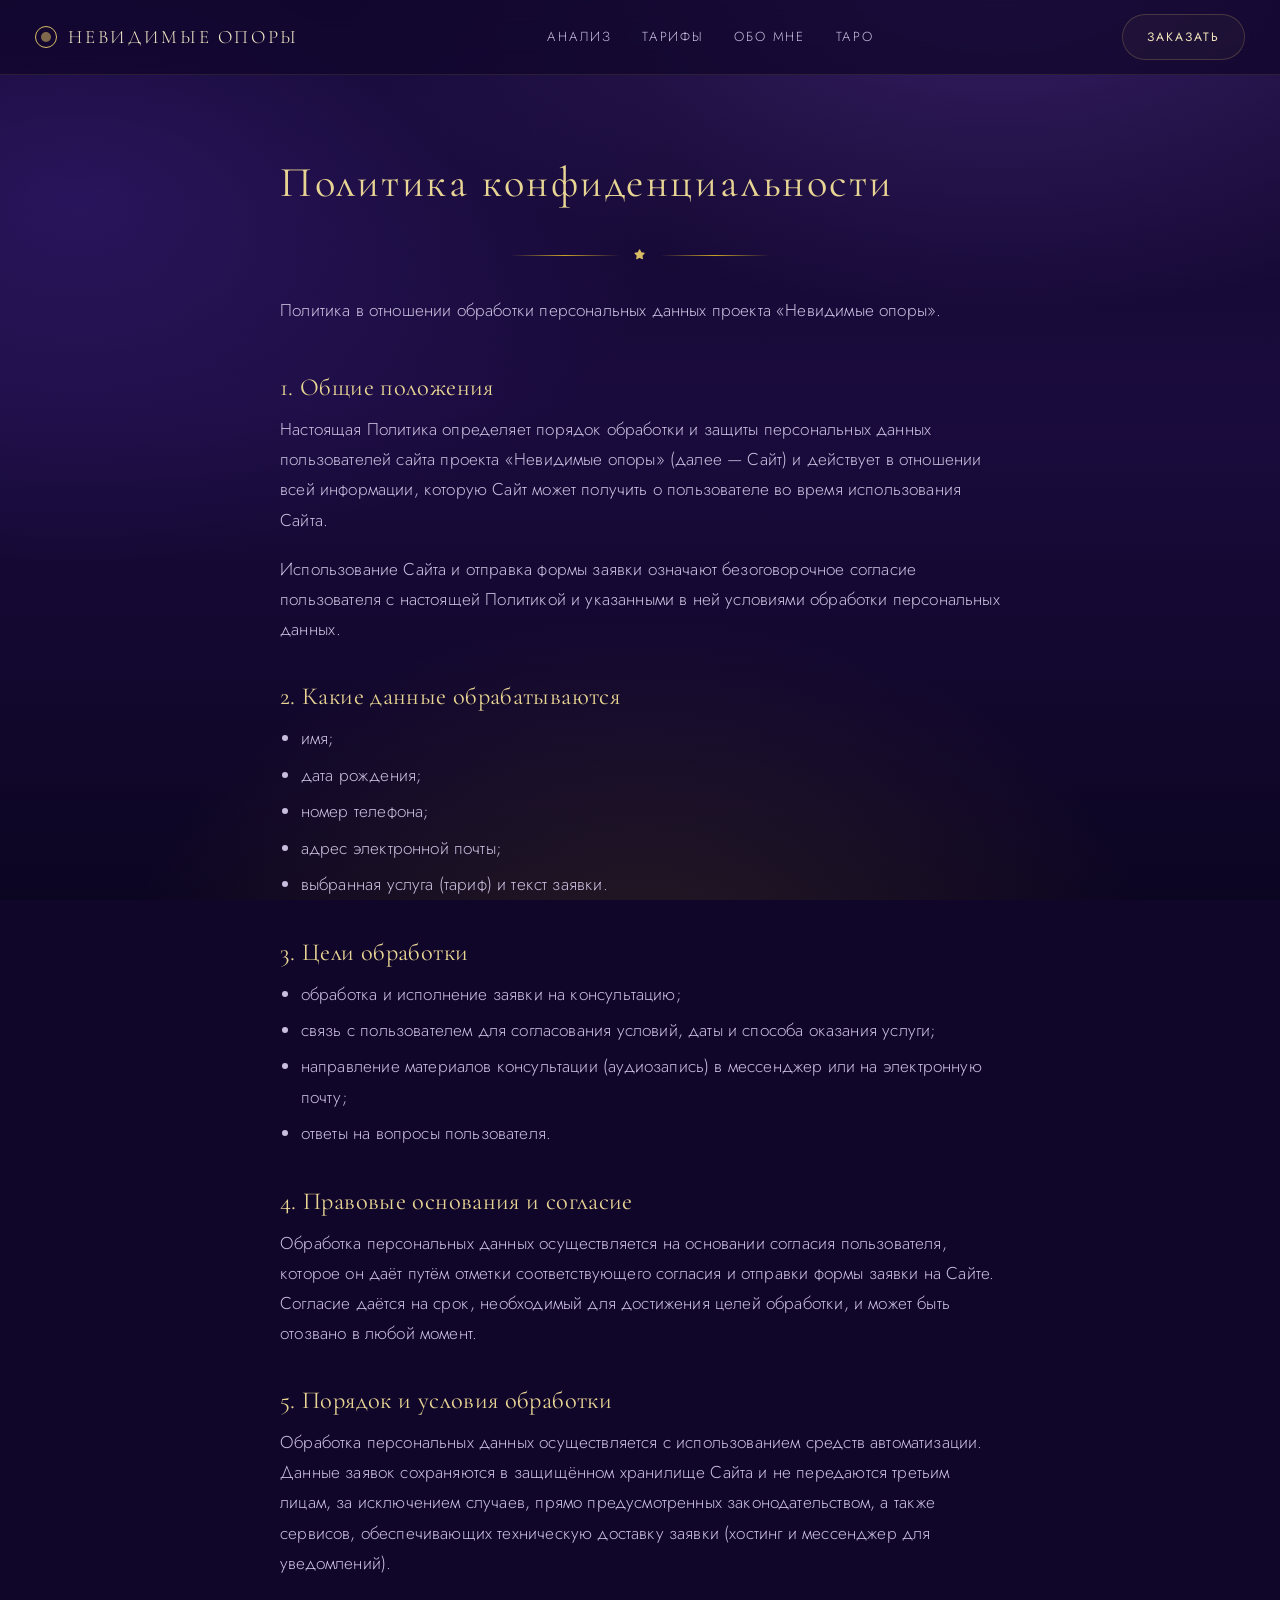
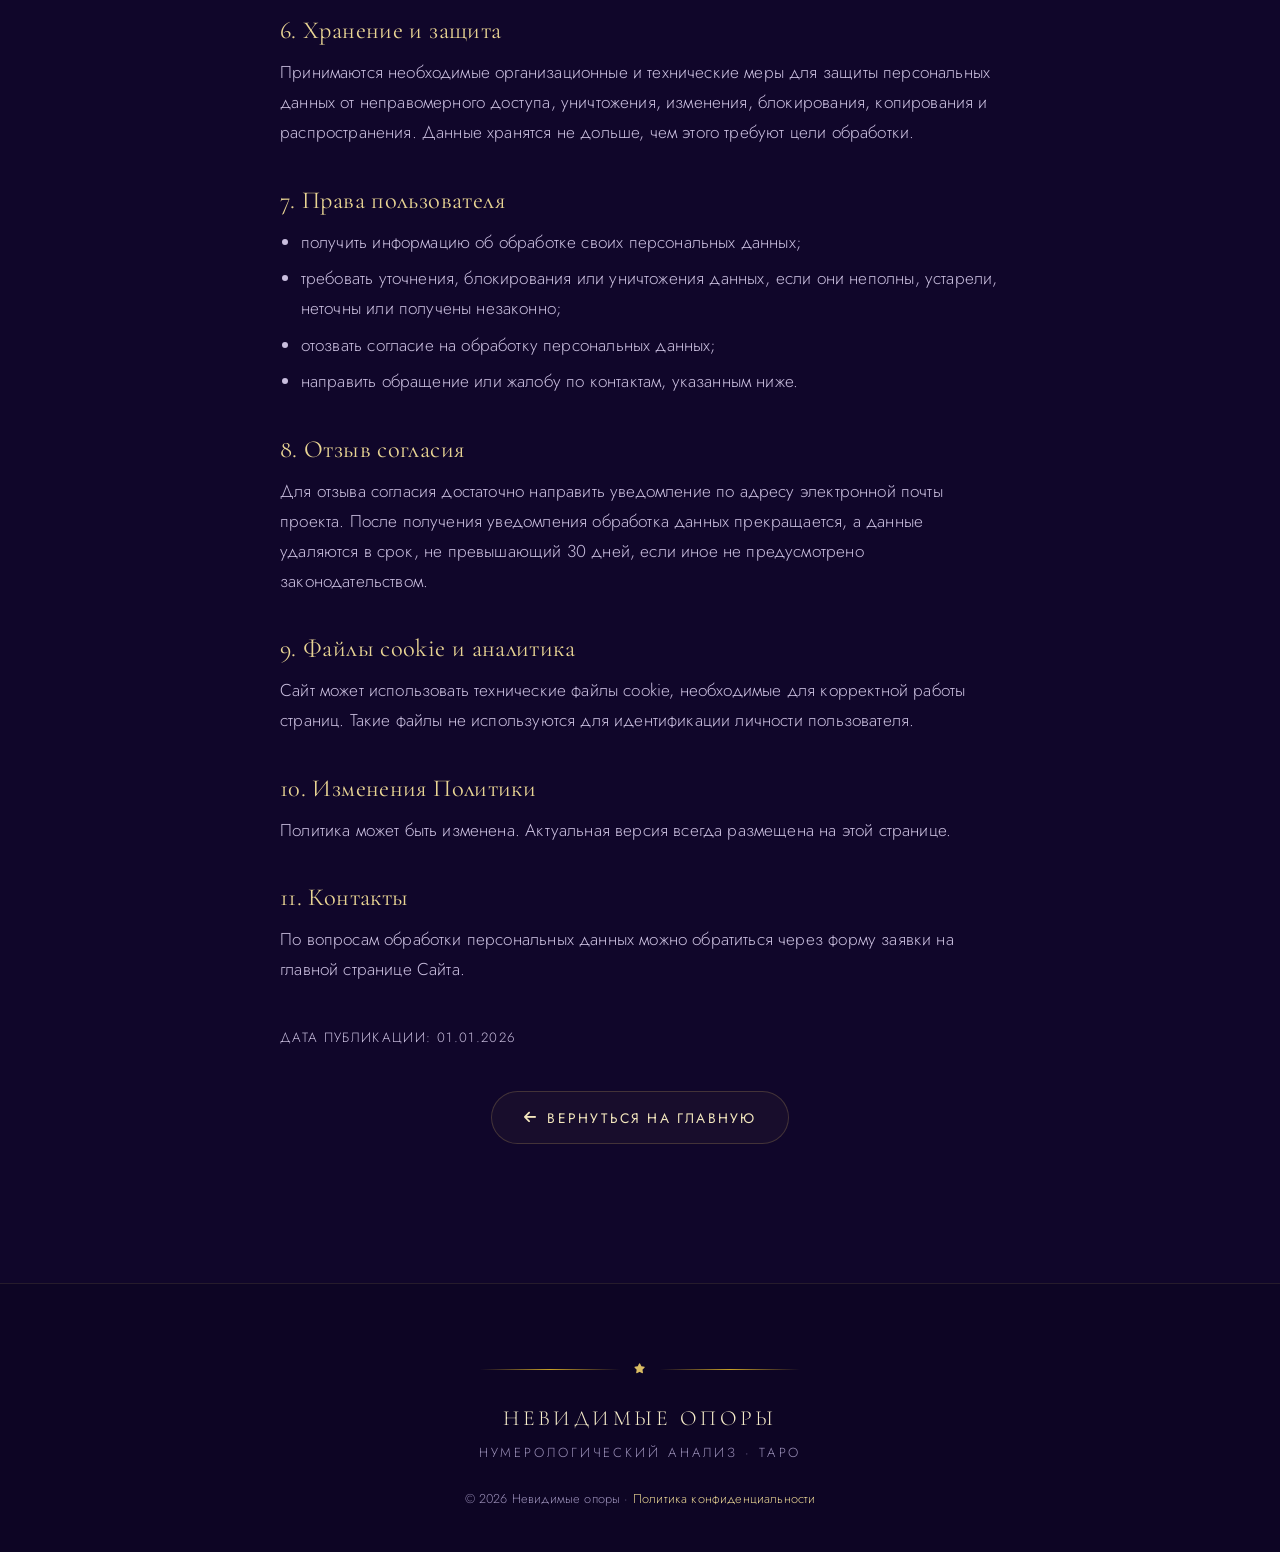
==== privacy.html @ ddb37530 "Add files via upload" ====
<!DOCTYPE html>
<html lang="ru">
<head>
<meta charset="UTF-8">
<meta name="viewport" content="width=device-width, initial-scale=1.0">
<title>Политика конфиденциальности — Невидимые опоры</title>
<meta name="description" content="Политика в отношении обработки персональных данных проекта «Невидимые опоры»: какие данные собираются, с какой целью, как хранятся и как отозвать согласие.">
<meta name="robots" content="index, follow">
<link rel="canonical" href="privacy.html">
<meta property="og:type" content="website">
<meta property="og:site_name" content="Невидимые опоры">
<meta property="og:locale" content="ru_RU">
<meta property="og:title" content="Политика конфиденциальности — Невидимые опоры">
<meta property="og:description" content="Политика в отношении обработки персональных данных проекта «Невидимые опоры».">
<meta property="og:url" content="privacy.html">
<meta property="og:image" content="images/hero-stars.jpg">
<meta name="twitter:card" content="summary_large_image">
<meta name="twitter:title" content="Политика конфиденциальности — Невидимые опоры">
<meta name="twitter:description" content="Политика в отношении обработки персональных данных проекта «Невидимые опоры».">
<meta name="twitter:image" content="images/hero-stars.jpg">
<link rel="preconnect" href="https://fonts.googleapis.com">
<link rel="preconnect" href="https://fonts.gstatic.com" crossorigin>
<link href="https://fonts.googleapis.com/css2?family=Cormorant+Garamond:ital,wght@0,300;0,400;0,500;0,600;1,400&family=Jost:wght@200;300;400;500&display=swap" rel="stylesheet">
<link rel="stylesheet" href="https://cdn.jsdelivr.net/npm/@fortawesome/fontawesome-free@6.4.0/css/all.min.css">
<link rel="icon" href="data:image/svg+xml,%3Csvg xmlns='http://www.w3.org/2000/svg' viewBox='0 0 32 32'%3E%3Ccircle cx='16' cy='16' r='14' fill='%232b1055'/%3E%3Ccircle cx='16' cy='16' r='6' fill='none' stroke='%23d4af37' stroke-width='2'/%3E%3C/svg%3E">
<link rel="stylesheet" href="css/style.css">
<link rel="stylesheet" href="css/responsive.css">
</head>
<body>

<canvas id="starfield" aria-hidden="true"></canvas>
<div class="page-glow" aria-hidden="true"></div>

<header class="site-header" id="top">
  <a class="brand" href="index.html">
    <span class="brand-mark" aria-hidden="true"></span>
    <span class="brand-name">Невидимые опоры</span>
  </a>
  <nav class="site-nav" aria-label="Основная навигация">
    <a href="index.html#about-analysis">Анализ</a>
    <a href="index.html#tariffs">Тарифы</a>
    <a href="index.html#about-me">Обо мне</a>
    <a href="index.html#tarot">Таро</a>
  </nav>
  <a class="btn btn-outline header-cta" href="index.html#order">Заказать</a>
</header>

<main>
  <section class="section legal-section">
    <div class="container container-narrow">
      <header class="section-head section-head--plain">
        <p class="eyebrow eyebrow-lg">Политика конфиденциальности</p>
        <div class="rule small" aria-hidden="true"><span></span><i class="fa-solid fa-star"></i><span></span></div>
        <p class="section-lead">Политика в отношении обработки персональных данных проекта «Невидимые опоры».</p>
      </header>

      <article class="legal">
        <h2>1. Общие положения</h2>
        <p>Настоящая Политика определяет порядок обработки и защиты персональных данных пользователей сайта проекта «Невидимые опоры» (далее — Сайт) и действует в отношении всей информации, которую Сайт может получить о пользователе во время использования Сайта.</p>
        <p>Использование Сайта и отправка формы заявки означают безоговорочное согласие пользователя с настоящей Политикой и указанными в ней условиями обработки персональных данных.</p>

        <h2>2. Какие данные обрабатываются</h2>
        <ul>
          <li>имя;</li>
          <li>дата рождения;</li>
          <li>номер телефона;</li>
          <li>адрес электронной почты;</li>
          <li>выбранная услуга (тариф) и текст заявки.</li>
        </ul>

        <h2>3. Цели обработки</h2>
        <ul>
          <li>обработка и исполнение заявки на консультацию;</li>
          <li>связь с пользователем для согласования условий, даты и способа оказания услуги;</li>
          <li>направление материалов консультации (аудиозапись) в мессенджер или на электронную почту;</li>
          <li>ответы на вопросы пользователя.</li>
        </ul>

        <h2>4. Правовые основания и согласие</h2>
        <p>Обработка персональных данных осуществляется на основании согласия пользователя, которое он даёт путём отметки соответствующего согласия и отправки формы заявки на Сайте. Согласие даётся на срок, необходимый для достижения целей обработки, и может быть отозвано в любой момент.</p>

        <h2>5. Порядок и условия обработки</h2>
        <p>Обработка персональных данных осуществляется с использованием средств автоматизации. Данные заявок сохраняются в защищённом хранилище Сайта и не передаются третьим лицам, за исключением случаев, прямо предусмотренных законодательством, а также сервисов, обеспечивающих техническую доставку заявки (хостинг и мессенджер для уведомлений).</p>

        <h2>6. Хранение и защита</h2>
        <p>Принимаются необходимые организационные и технические меры для защиты персональных данных от неправомерного доступа, уничтожения, изменения, блокирования, копирования и распространения. Данные хранятся не дольше, чем этого требуют цели обработки.</p>

        <h2>7. Права пользователя</h2>
        <ul>
          <li>получить информацию об обработке своих персональных данных;</li>
          <li>требовать уточнения, блокирования или уничтожения данных, если они неполны, устарели, неточны или получены незаконно;</li>
          <li>отозвать согласие на обработку персональных данных;</li>
          <li>направить обращение или жалобу по контактам, указанным ниже.</li>
        </ul>

        <h2>8. Отзыв согласия</h2>
        <p>Для отзыва согласия достаточно направить уведомление по адресу электронной почты проекта. После получения уведомления обработка данных прекращается, а данные удаляются в срок, не превышающий 30 дней, если иное не предусмотрено законодательством.</p>

        <h2>9. Файлы cookie и аналитика</h2>
        <p>Сайт может использовать технические файлы cookie, необходимые для корректной работы страниц. Такие файлы не используются для идентификации личности пользователя.</p>

        <h2>10. Изменения Политики</h2>
        <p>Политика может быть изменена. Актуальная версия всегда размещена на этой странице.</p>

        <h2>11. Контакты</h2>
        <p>По вопросам обработки персональных данных можно обратиться через форму заявки на главной странице Сайта.</p>

        <p class="legal-date">Дата публикации: <span id="legal-date">2026</span></p>
      </article>

      <p class="legal-back">
        <a class="btn btn-outline" href="index.html"><i class="fa-solid fa-arrow-left" aria-hidden="true"></i> Вернуться на главную</a>
      </p>
    </div>
  </section>
</main>

<footer class="site-footer">
  <div class="container">
    <div class="rule" aria-hidden="true"><span></span><i class="fa-solid fa-star"></i><span></span></div>
    <p class="footer-brand">Невидимые опоры</p>
    <p class="footer-sub">Нумерологический анализ · Таро</p>
    <p class="footer-copy">© <span id="footer-year">2026</span> Невидимые опоры · <a href="privacy.html">Политика конфиденциальности</a></p>
  </div>
</footer>

<script src="js/starfield.js" defer></script>
<script src="js/config.js" defer></script>
<script src="js/main.js" defer></script>
</body>
</html>
---- css/style.css ----
/* ===========================================================
   Проект «Невидимые опоры»
   Палитра: тёмно-фиолетовый + золото
   =========================================================== */

:root {
  /* Тёмно-фиолетовая гамма */
  --plum-900: #10062a;
  --plum-800: #1a0b3d;
  --plum-700: #241056;
  --plum-600: #2f1769;
  --plum-500: #3d2183;

  /* Золото */
  --gold-100: #f6ecc9;
  --gold-200: #f3e6bd;
  --gold-300: #e8d493;
  --gold-400: #d9bc63;
  --gold-500: #c9a227;
  --gold-600: #a8841b;

  --text: #efe9f8;
  --text-soft: #c9bede;
  --text-muted: #9b90b8;
  --line: rgba(217, 188, 99, 0.22);
  --line-soft: rgba(217, 188, 99, 0.12);
  --card-bg: rgba(36, 16, 86, 0.55);

  --font-display: "Cormorant Garamond", Georgia, "Times New Roman", serif;
  --font-body: "Jost", "Segoe UI", system-ui, sans-serif;

  --max-w: 1140px;
  --radius: 18px;
  --shadow: 0 24px 60px -28px rgba(0, 0, 0, 0.85);
}

* { box-sizing: border-box; }

html { scroll-behavior: smooth; }

body {
  margin: 0;
  background: var(--plum-900);
  color: var(--text);
  font-family: var(--font-body);
  font-weight: 300;
  font-size: clamp(1rem, 0.96rem + 0.2vw, 1.075rem);
  line-height: 1.75;
  letter-spacing: 0.01em;
  -webkit-font-smoothing: antialiased;
  overflow-x: hidden;
}

/* ---------- Фон: звёздное небо + свечение ---------- */
#starfield {
  position: fixed;
  inset: 0;
  width: 100%;
  height: 100%;
  z-index: 0;
  pointer-events: none;
}

.page-glow {
  position: fixed;
  inset: 0;
  z-index: 0;
  pointer-events: none;
  background:
    radial-gradient(1100px 620px at 78% -8%, rgba(120, 74, 200, 0.42), transparent 62%),
    radial-gradient(900px 560px at 6% 22%, rgba(61, 33, 131, 0.5), transparent 66%),
    radial-gradient(760px 520px at 50% 108%, rgba(201, 162, 39, 0.13), transparent 68%),
    linear-gradient(180deg, var(--plum-900) 0%, var(--plum-800) 45%, #0c0522 100%);
}

body > header,
main,
.site-footer { position: relative; z-index: 1; }

img { max-width: 100%; height: auto; display: block; }

a { color: var(--gold-300); text-decoration: none; }

::selection { background: rgba(201, 162, 39, 0.35); color: #fff; }

/* ---------- Типографика ---------- */
h1, h2, h3 {
  font-family: var(--font-display);
  font-weight: 400;
  line-height: 1.15;
  margin: 0 0 0.6em;
  letter-spacing: 0.015em;
}

h1 { font-size: clamp(2.6rem, 1.9rem + 3.4vw, 5.1rem); }
h2 { font-size: clamp(1.7rem, 1.3rem + 1.7vw, 2.7rem); }
h3 { font-size: clamp(1.3rem, 1.15rem + 0.6vw, 1.65rem); }

p { margin: 0 0 1.1em; }

.eyebrow {
  font-size: 0.78rem;
  letter-spacing: 0.34em;
  text-transform: uppercase;
  color: var(--gold-400);
  font-weight: 400;
  margin: 0 0 0.9em;
}

/* ---------- Орнамент-разделитель ---------- */
.rule {
  display: flex;
  align-items: center;
  gap: 0.9rem;
  margin: 1.6rem 0;
  color: var(--gold-400);
  font-size: 0.62rem;
}
.rule span {
  height: 1px;
  flex: 1;
  background: linear-gradient(90deg, transparent, var(--gold-500), transparent);
}
.rule.small { max-width: 260px; margin-inline: auto; }

.section-head .rule.small { margin-bottom: 2.2rem; }

/* ---------- Контейнеры и секции ---------- */
.container {
  width: min(100% - 2.6rem, var(--max-w));
  margin-inline: auto;
}
.container-narrow { width: min(100% - 2.6rem, 720px); }

.section { padding: clamp(4rem, 3rem + 6vw, 7.5rem) 0; }

.section-tinted {
  background: linear-gradient(180deg, rgba(47, 23, 105, 0.42) 0%, rgba(16, 6, 42, 0.18) 100%);
  border-top: 1px solid var(--line-soft);
  border-bottom: 1px solid var(--line-soft);
}

.section-head { max-width: 720px; margin-bottom: 3rem; }
.section-head .eyebrow { margin-bottom: 0.7em; }
.section-head h2 { margin-bottom: 0.5rem; }
.section-lead { color: var(--text-soft); }

.section-head--plain { max-width: none; }
.eyebrow-lg {
  font-family: var(--font-display);
  font-size: clamp(1.7rem, 1.3rem + 1.7vw, 2.7rem);
  letter-spacing: 0.06em;
  text-transform: none;
  color: var(--gold-300);
  margin-bottom: 0.4em;
}

/* ---------- Кнопки ---------- */
.btn {
  display: inline-flex;
  align-items: center;
  justify-content: center;
  gap: 0.6rem;
  padding: 0.85rem 2rem;
  border-radius: 999px;
  font-family: var(--font-body);
  font-size: 0.86rem;
  font-weight: 400;
  letter-spacing: 0.16em;
  text-transform: uppercase;
  cursor: pointer;
  border: 1px solid transparent;
  transition: transform 0.28s ease, box-shadow 0.28s ease, background 0.28s ease, color 0.28s ease, border-color 0.28s ease;
}

.btn-gold {
  background: linear-gradient(135deg, var(--gold-300), var(--gold-500) 55%, var(--gold-600));
  color: #241056;
  box-shadow: 0 14px 34px -16px rgba(201, 162, 39, 0.85);
}
.btn-gold:hover {
  transform: translateY(-2px);
  box-shadow: 0 20px 44px -16px rgba(201, 162, 39, 0.95);
}

.btn-outline {
  border-color: var(--line);
  color: var(--gold-200, #f3e6bd);
  background: rgba(217, 188, 99, 0.04);
}
.btn-outline:hover {
  border-color: var(--gold-400);
  background: rgba(217, 188, 99, 0.12);
  transform: translateY(-2px);
}

/* ===========================================================
   ХЕДЕР
   =========================================================== */
.site-header {
  position: sticky;
  top: 0;
  z-index: 20;
  display: flex;
  align-items: center;
  justify-content: space-between;
  gap: 1.4rem;
  padding: 0.9rem min(3vw, 2.2rem);
  background: rgba(16, 6, 42, 0.72);
  backdrop-filter: blur(14px);
  border-bottom: 1px solid var(--line-soft);
}

.brand { display: inline-flex; align-items: center; gap: 0.7rem; }
.brand-mark {
  width: 22px; height: 22px; flex: 0 0 auto;
  border: 1px solid var(--gold-400);
  border-radius: 50%;
  position: relative;
}
.brand-mark::after {
  content: "";
  position: absolute; inset: 5px;
  border-radius: 50%;
  background: var(--gold-400);
  opacity: 0.55;
}
.brand-name {
  font-family: var(--font-display);
  font-size: 1.18rem;
  letter-spacing: 0.14em;
  color: var(--gold-100);
  text-transform: uppercase;
}

.site-nav { display: flex; gap: 1.9rem; }
.site-nav a {
  position: relative;
  font-size: 0.82rem;
  letter-spacing: 0.14em;
  text-transform: uppercase;
  color: var(--text-soft);
  transition: color 0.25s ease;
}
.site-nav a::after {
  content: "";
  position: absolute;
  left: 0; right: 0; bottom: -6px;
  height: 1px;
  background: var(--gold-400);
  transform: scaleX(0);
  transform-origin: left;
  transition: transform 0.3s ease;
}
.site-nav a:hover { color: var(--gold-300); }
.site-nav a:hover::after { transform: scaleX(1); }

.header-cta { padding: 0.7rem 1.5rem; font-size: 0.76rem; }

/* ===========================================================
   HERO
   =========================================================== */
.hero {
  position: relative;
  min-height: clamp(560px, 88vh, 860px);
  display: flex;
  align-items: center;
  justify-content: center;
  text-align: center;
  padding: 6rem 1.5rem 7rem;
  overflow: hidden;
}

.hero::before {
  content: "";
  position: absolute;
  inset: 0;
  background:
    url("../images/hero-stars.jpg") center 30% / cover no-repeat;
  opacity: 0.32;
  filter: saturate(0.75) brightness(0.6);
  mask-image: radial-gradient(120% 78% at 50% 42%, #000 22%, transparent 78%);
  -webkit-mask-image: radial-gradient(120% 78% at 50% 42%, #000 22%, transparent 78%);
}

.hero-inner { position: relative; max-width: 860px; }

/* Тонкая мандала-орнамент за заголовком */
.hero::after {
  content: "";
  position: absolute;
  top: 50%;
  left: 50%;
  width: min(120vw, 1120px);
  aspect-ratio: 1;
  transform: translate(-50%, -50%);
  background: url("../images/mandala.jpg") center / contain no-repeat;
  opacity: 0.13;
  mix-blend-mode: screen;
  filter: saturate(0.5) contrast(1.1);
  mask-image: radial-gradient(circle at 50% 50%, #000 30%, transparent 72%);
  -webkit-mask-image: radial-gradient(circle at 50% 50%, #000 30%, transparent 72%);
  animation: mandala-spin 200s linear infinite;
  pointer-events: none;
}
@keyframes mandala-spin {
  from { transform: translate(-50%, -50%) rotate(0deg); }
  to { transform: translate(-50%, -50%) rotate(360deg); }
}

.hero-title {
  margin: 0;
  background: linear-gradient(180deg, #fff8e3 6%, var(--gold-300) 52%, var(--gold-500) 100%);
  -webkit-background-clip: text;
  background-clip: text;
  color: transparent;
  text-shadow: 0 26px 60px rgba(0, 0, 0, 0.5);
}

.hero-sub {
  font-family: var(--font-display);
  font-size: clamp(1.12rem, 1rem + 0.75vw, 1.6rem);
  font-style: italic;
  color: var(--text-soft);
  max-width: 42ch;
  margin: 0.4rem auto 1.6rem;
  line-height: 1.55;
}

.hero-note {
  display: inline-flex;
  align-items: center;
  gap: 0.6rem;
  padding: 0.5rem 1.3rem;
  border: 1px solid var(--line);
  border-radius: 999px;
  color: var(--gold-200, #f3e6bd);
  font-size: 0.9rem;
  letter-spacing: 0.06em;
  margin-bottom: 2.2rem;
  background: rgba(16, 6, 42, 0.5);
}
.hero-note i { color: var(--gold-400); }

.hero-scroll {
  position: absolute;
  bottom: 1.6rem;
  left: 50%;
  transform: translateX(-50%);
  color: var(--gold-400);
  font-size: 0.9rem;
  animation: float 2.6s ease-in-out infinite;
}
@keyframes float {
  0%, 100% { transform: translate(-50%, 0); opacity: 0.55; }
  50% { transform: translate(-50%, 8px); opacity: 1; }
}

/* ===========================================================
   КАРТОЧКИ «ЗАЧЕМ НУЖЕН АНАЛИЗ»
   =========================================================== */
.feature-grid {
  list-style: none;
  margin: 0;
  padding: 0;
  display: grid;
  grid-template-columns: repeat(auto-fit, minmax(268px, 1fr));
  gap: 1.2rem;
}

.feature-card {
  position: relative;
  padding: 2.1rem 1.7rem;
  border: 1px solid var(--line-soft);
  border-radius: var(--radius);
  background: var(--card-bg);
  backdrop-filter: blur(6px);
  transition: transform 0.35s ease, border-color 0.35s ease, box-shadow 0.35s ease;
}
.feature-card:hover {
  transform: translateY(-5px);
  border-color: var(--line);
  box-shadow: var(--shadow);
}
.feature-card p { margin: 0; color: var(--text-soft); }

.feature-icon {
  display: inline-flex;
  align-items: center;
  justify-content: center;
  width: 44px; height: 44px;
  margin-bottom: 1.1rem;
  border-radius: 50%;
  border: 1px solid var(--line);
  color: var(--gold-400);
  font-size: 1.05rem;
  background: radial-gradient(circle at 30% 20%, rgba(217, 188, 99, 0.18), transparent 70%);
}

/* Скрытые взаимосвязи */
.insight {
  margin-top: 2.4rem;
  padding: clamp(1.8rem, 1.2rem + 1.6vw, 2.8rem);
  border: 1px solid var(--line);
  border-radius: var(--radius);
  background: linear-gradient(135deg, rgba(61, 33, 131, 0.5), rgba(26, 11, 61, 0.55));
  display: grid;
  gap: 1.6rem;
  grid-template-columns: 1.1fr 1fr;
  align-items: center;
}
.insight-lead {
  font-family: var(--font-display);
  font-size: clamp(1.15rem, 1rem + 0.8vw, 1.55rem);
  line-height: 1.45;
  color: var(--gold-100);
  margin: 0;
}
.insight-list {
  list-style: none;
  margin: 0;
  padding: 0;
  display: grid;
  gap: 0.65rem;
}
.insight-list li {
  position: relative;
  padding-left: 1.9rem;
  color: var(--text-soft);
}
.insight-list li::before {
  content: "\f105";
  font-family: "Font Awesome 6 Free";
  font-weight: 900;
  position: absolute;
  left: 0.35rem;
  color: var(--gold-400);
}

/* ===========================================================
   ТАРИФЫ
   =========================================================== */
.tariff-grid {
  display: grid;
  grid-template-columns: repeat(auto-fit, minmax(300px, 1fr));
  gap: 1.5rem;
  align-items: stretch;
}

.tariff-card {
  position: relative;
  display: flex;
  flex-direction: column;
  padding: clamp(2rem, 1.5rem + 1.4vw, 2.8rem);
  border: 1px solid var(--line-soft);
  border-radius: var(--radius);
  background: var(--card-bg);
  transition: transform 0.35s ease, border-color 0.35s ease, box-shadow 0.35s ease;
}
.tariff-card:hover { transform: translateY(-5px); box-shadow: var(--shadow); }

.tariff-card--gold {
  border-color: var(--line);
  background:
    radial-gradient(520px 260px at 80% -10%, rgba(201, 162, 39, 0.2), transparent 70%),
    rgba(47, 23, 105, 0.6);
  box-shadow: 0 30px 70px -40px rgba(201, 162, 39, 0.7);
}

.tariff-flag {
  position: absolute;
  top: -0.8rem;
  right: 1.6rem;
  padding: 0.28rem 1rem;
  border-radius: 999px;
  background: linear-gradient(135deg, var(--gold-300), var(--gold-500));
  color: #241056;
  font-size: 0.68rem;
  letter-spacing: 0.22em;
  text-transform: uppercase;
}

.tariff-name {
  font-size: clamp(1.6rem, 1.3rem + 1vw, 2.1rem);
  letter-spacing: 0.14em;
  text-transform: uppercase;
  color: var(--gold-300);
  margin: 0 0 0.3rem;
}

.tariff-price {
  font-family: var(--font-display);
  font-size: clamp(2.1rem, 1.6rem + 1.7vw, 2.9rem);
  color: #fff8e3;
  margin: 0 0 0.9rem;
  line-height: 1;
}
.tariff-price span { font-size: 0.55em; color: var(--gold-400); margin-left: 0.15em; }

.tariff-desc {
  color: var(--text-soft);
  font-size: 0.96rem;
  padding-bottom: 1.4rem;
  border-bottom: 1px solid var(--line-soft);
  margin-bottom: 1.4rem;
}

.tariff-list {
  list-style: none;
  margin: 0 0 2rem;
  padding: 0;
  display: grid;
  gap: 0.8rem;
  flex: 1;
}
.tariff-list li {
  position: relative;
  padding-left: 1.75rem;
  color: var(--text-soft);
  font-size: 0.96rem;
  line-height: 1.6;
}
.tariff-list li::before {
  content: "\f00c";
  font-family: "Font Awesome 6 Free";
  font-weight: 900;
  position: absolute;
  left: 0;
  top: 0.18em;
  font-size: 0.74rem;
  color: var(--gold-400);
}

.tariff-cta { align-self: flex-start; }

.order-note {
  margin-top: 2.2rem;
  padding: 1.15rem 1.6rem;
  border-left: 2px solid var(--gold-500);
  background: rgba(16, 6, 42, 0.45);
  border-radius: 0 12px 12px 0;
}
.order-note p { margin: 0; color: var(--text-soft); }
.order-note i { color: var(--gold-400); margin-right: 0.6rem; }

.highlight {
  margin-top: 1.6rem;
  padding: clamp(1.6rem, 1.2rem + 1.4vw, 2.4rem);
  border: 1px solid var(--line);
  border-radius: var(--radius);
  text-align: center;
  background:
    radial-gradient(600px 200px at 50% 0%, rgba(201, 162, 39, 0.14), transparent 70%),
    rgba(36, 16, 86, 0.4);
}
.highlight p {
  margin: 0;
  font-family: var(--font-display);
  font-size: clamp(1.1rem, 1rem + 0.6vw, 1.4rem);
  line-height: 1.6;
  color: var(--gold-100);
}

/* ===========================================================
   ОТЗЫВЫ
   =========================================================== */
.review-grid {
  display: grid;
  grid-template-columns: repeat(auto-fit, minmax(268px, 1fr));
  gap: 1.2rem;
}
.review-card {
  margin: 0;
  min-height: 132px;
  display: flex;
  align-items: center;
  justify-content: center;
  padding: 2rem 1.7rem;
  border: 1px dashed var(--line);
  border-radius: var(--radius);
  background: rgba(36, 16, 86, 0.32);
  color: var(--text-muted);
}
.review-card i { color: var(--gold-500); opacity: 0.5; font-size: 1.5rem; }
.review-card p { margin: 0 0 0 0.7rem; font-style: italic; }
.reviews-note {
  margin-top: 1.6rem;
  text-align: center;
  font-size: 0.88rem;
  letter-spacing: 0.08em;
  color: var(--text-muted);
}

/* ===========================================================
   ОБО МНЕ
   =========================================================== */
.about-layout {
  display: grid;
  grid-template-columns: 1.35fr 0.95fr;
  gap: clamp(1.8rem, 1.2rem + 2vw, 3.4rem);
  align-items: start;
}
.about-text p { color: var(--text-soft); }
.about-text p:first-of-type {
  font-size: 1.06rem;
  color: var(--text);
}

.about-media {
  margin: 0;
  position: sticky;
  top: 6rem;
  border-radius: var(--radius);
  overflow: hidden;
  border: 1px solid var(--line);
  box-shadow: var(--shadow);
}
.about-media img { aspect-ratio: 4 / 3; object-fit: cover; filter: saturate(0.9) contrast(1.05); }
.about-media figcaption {
  padding: 0.75rem 1.1rem;
  font-size: 0.8rem;
  letter-spacing: 0.16em;
  text-transform: uppercase;
  color: var(--gold-300);
  background: rgba(16, 6, 42, 0.85);
  border-top: 1px solid var(--line-soft);
}

/* ===========================================================
   ТАРО
   =========================================================== */
.tarot-layout {
  display: grid;
  grid-template-columns: 0.9fr 1.1fr;
  gap: clamp(1.8rem, 1.2rem + 2vw, 3.2rem);
  align-items: center;
}
.tarot-media {
  margin: 0;
  border-radius: var(--radius);
  overflow: hidden;
  border: 1px solid var(--line);
  box-shadow: var(--shadow);
}
.tarot-media img { aspect-ratio: 4 / 3; object-fit: cover; filter: saturate(0.85) brightness(0.9); }
.tarot-media--portrait { max-width: 420px; margin-inline: auto; }
.tarot-media--portrait img {
  aspect-ratio: 3 / 4;
  object-position: center 42%;
  filter: saturate(0.8) brightness(0.78) contrast(1.05);
}

.tarot-items { display: grid; gap: 1.2rem; }

.tarot-card {
  padding: 1.7rem 1.6rem;
  border: 1px solid var(--line-soft);
  border-radius: var(--radius);
  background: var(--card-bg);
  transition: border-color 0.3s ease, transform 0.3s ease;
}
.tarot-card:hover { border-color: var(--line); transform: translateY(-3px); }
.tarot-card h3 { color: var(--gold-300); margin-bottom: 0.5rem; letter-spacing: 0.04em; }
.tarot-card p { color: var(--text-soft); font-size: 0.97rem; }
.tarot-price {
  margin: 0 !important;
  font-family: var(--font-display);
  font-size: 1.4rem;
  color: var(--gold-100) !important;
}
.tarot-note {
  margin: 0;
  text-align: center;
  font-style: italic;
  color: var(--gold-300);
}

/* ===========================================================
   ТЕМЫ
   =========================================================== */
.topic-list {
  list-style: none;
  margin: 0;
  padding: 0;
  display: grid;
  gap: 1rem;
}
.topic-list li {
  display: flex;
  align-items: center;
  gap: 1.1rem;
  padding: 1.25rem 1.5rem;
  border: 1px solid var(--line-soft);
  border-radius: 14px;
  background: rgba(16, 6, 42, 0.38);
  color: var(--text-soft);
  transition: border-color 0.3s ease, transform 0.3s ease;
}
.topic-list li:hover { border-color: var(--line); transform: translateX(4px); }
.topic-icon {
  flex: 0 0 auto;
  display: inline-flex;
  align-items: center;
  justify-content: center;
  width: 38px; height: 38px;
  border-radius: 50%;
  border: 1px solid var(--line);
  color: var(--gold-400);
  font-size: 0.9rem;
}

/* ===========================================================
   ФОРМА
   =========================================================== */
.order-section {
  background:
    radial-gradient(760px 340px at 50% 0%, rgba(61, 33, 131, 0.55), transparent 72%),
    linear-gradient(180deg, rgba(16, 6, 42, 0.2), rgba(12, 5, 34, 0.6));
  border-top: 1px solid var(--line-soft);
}

.order-form {
  display: grid;
  grid-template-columns: 1fr 1fr;
  gap: 1.2rem 1.4rem;
  padding: clamp(1.8rem, 1.3rem + 1.6vw, 2.8rem);
  border: 1px solid var(--line);
  border-radius: var(--radius);
  background: linear-gradient(135deg, rgba(47, 23, 105, 0.6), rgba(16, 6, 42, 0.75));
  box-shadow: var(--shadow);
}

.field { display: flex; flex-direction: column; gap: 0.45rem; }
.field:last-of-type { grid-column: 1 / -1; }

.field label {
  font-size: 0.76rem;
  letter-spacing: 0.2em;
  text-transform: uppercase;
  color: var(--gold-300);
}

.field input,
.field select {
  width: 100%;
  padding: 0.85rem 1.1rem;
  border-radius: 10px;
  border: 1px solid var(--line-soft);
  background: rgba(16, 6, 42, 0.7);
  color: var(--text);
  font-family: var(--font-body);
  font-size: 1rem;
  transition: border-color 0.25s ease, box-shadow 0.25s ease, background 0.25s ease;
}
.field input::placeholder { color: var(--text-muted); }
.field input:focus,
.field select:focus {
  outline: none;
  border-color: var(--gold-400);
  box-shadow: 0 0 0 3px rgba(201, 162, 39, 0.18);
  background: rgba(16, 6, 42, 0.92);
}
.field select option { background: var(--plum-800); color: var(--text); }

.field.invalid input,
.field.invalid select { border-color: #d98383; }

.field-error {
  min-height: 1.05em;
  font-size: 0.78rem;
  color: #e39a9a;
}

.form-submit { grid-column: 1 / -1; justify-self: center; margin-top: 0.6rem; padding-inline: 3rem; }

/* ---------- Honeypot (ловушка для ботов) ---------- */
.hp-field {
  position: absolute !important;
  left: -9999px !important;
  top: auto !important;
  width: 1px !important;
  height: 1px !important;
  overflow: hidden !important;
  opacity: 0 !important;
  pointer-events: none !important;
}

/* ---------- Согласие на обработку ПД ---------- */
.consent-row {
  grid-column: 1 / -1;
  display: flex;
  align-items: flex-start;
  gap: 0.75rem;
  cursor: pointer;
  font-size: 0.86rem;
  line-height: 1.5;
  color: var(--text-soft);
}
.consent-row input[type="checkbox"] {
  flex: 0 0 auto;
  width: 17px;
  height: 17px;
  margin-top: 0.2rem;
  accent-color: var(--gold-500);
  cursor: pointer;
}
.consent-row a { color: var(--gold-300); text-decoration: underline; text-underline-offset: 2px; }
.consent-row a:hover { color: var(--gold-100); }
.consent-error { grid-column: 1 / -1; margin-top: -0.6rem; }

/* ===========================================================
   СТРАНИЦА ПОЛИТИКИ КОНФИДЕНЦИАЛЬНОСТИ
   =========================================================== */
.legal-section { padding-top: clamp(2.6rem, 2rem + 3vw, 4.5rem); }

.legal h2 {
  font-size: clamp(1.2rem, 1.05rem + 0.6vw, 1.55rem);
  color: var(--gold-300);
  margin: 2.4rem 0 0.8rem;
}
.legal h2:first-child { margin-top: 0; }
.legal p, .legal li { color: var(--text-soft); }
.legal ul { margin: 0 0 1.1em; padding-left: 1.3rem; }
.legal li { margin-bottom: 0.4rem; }
.legal-date {
  margin-top: 2.6rem;
  font-size: 0.84rem;
  letter-spacing: 0.1em;
  text-transform: uppercase;
  color: var(--text-muted);
}
.legal-back { margin-top: 2.6rem; text-align: center; }

.form-status {
  grid-column: 1 / -1;
  margin: 0;
  text-align: center;
  min-height: 1.4em;
  font-size: 0.94rem;
  color: var(--gold-300);
}
.form-status.error { color: #e39a9a; }

/* ===========================================================
   ФУТЕР
   =========================================================== */
.site-footer {
  padding: 3.4rem 0 2.6rem;
  text-align: center;
  border-top: 1px solid var(--line-soft);
  background: rgba(12, 5, 34, 0.6);
}
.site-footer .rule { max-width: 320px; margin-inline: auto; }
.footer-brand {
  font-family: var(--font-display);
  font-size: 1.35rem;
  letter-spacing: 0.16em;
  text-transform: uppercase;
  color: var(--gold-100);
  margin: 0 0 0.3rem;
}
.footer-sub {
  font-size: 0.82rem;
  letter-spacing: 0.22em;
  text-transform: uppercase;
  color: var(--text-muted);
  margin: 0 0 1.4rem;
}
.footer-copy { font-size: 0.8rem; color: var(--text-muted); margin: 0; }

/* ===========================================================
   АНИМАЦИЯ ПОЯВЛЕНИЯ
   =========================================================== */
.reveal {
  opacity: 0;
  transform: translateY(22px);
  transition: opacity 0.8s ease, transform 0.8s ease;
}
.reveal.visible { opacity: 1; transform: none; }

@media (prefers-reduced-motion: reduce) {
  html { scroll-behavior: auto; }
  .reveal { opacity: 1; transform: none; transition: none; }
  .hero-scroll { animation: none; }
}
---- css/responsive.css ----
/* ===========================================================
   Проект «Невидимые опоры» — адаптивность
   =========================================================== */

@media (max-width: 1024px) {
  .insight { grid-template-columns: 1fr; gap: 1.2rem; }
  .about-layout,
  .tarot-layout { grid-template-columns: 1fr; }
  .about-media { position: static; max-width: 560px; }
  .tarot-media { max-width: 620px; }
}

@media (max-width: 820px) {
  .site-nav { display: none; }
  .brand-name { font-size: 1rem; letter-spacing: 0.1em; }
  .hero { padding-top: 5rem; }
  .hero::before { background-position: center 24%; opacity: 0.26; }
}

@media (max-width: 640px) {
  .site-header { flex-wrap: wrap; justify-content: center; gap: 0.8rem; padding: 0.8rem 1rem; }
  .header-cta { padding: 0.6rem 1.2rem; }

  .container,
  .container-narrow { width: min(100% - 1.8rem, var(--max-w)); }

  .section { padding: 3.2rem 0; }
  .section-head { margin-bottom: 2.2rem; }

  .feature-grid,
  .tariff-grid,
  .review-grid { grid-template-columns: 1fr; }

  .order-form { grid-template-columns: 1fr; padding: 1.5rem 1.2rem; gap: 1rem; }
  .field:last-of-type { grid-column: auto; }
  .form-submit { grid-column: auto; width: 100%; padding-inline: 1.5rem; }
  .consent-row, .consent-error { grid-column: auto; }

  .btn { width: 100%; }
  .tariff-cta { align-self: stretch; }
  .hero-note { font-size: 0.82rem; padding: 0.45rem 1rem; }

  .topic-list li { align-items: flex-start; padding: 1.1rem 1.2rem; gap: 0.85rem; }
  .topic-icon { width: 34px; height: 34px; }
}

@media (max-width: 400px) {
  .eyebrow { letter-spacing: 0.22em; font-size: 0.72rem; }
  .tariff-flag { right: 1rem; }
}

@media (hover: none) {
  .feature-card:hover,
  .tariff-card:hover,
  .tarot-card:hover,
  .topic-list li:hover,
  .btn:hover { transform: none; }
}
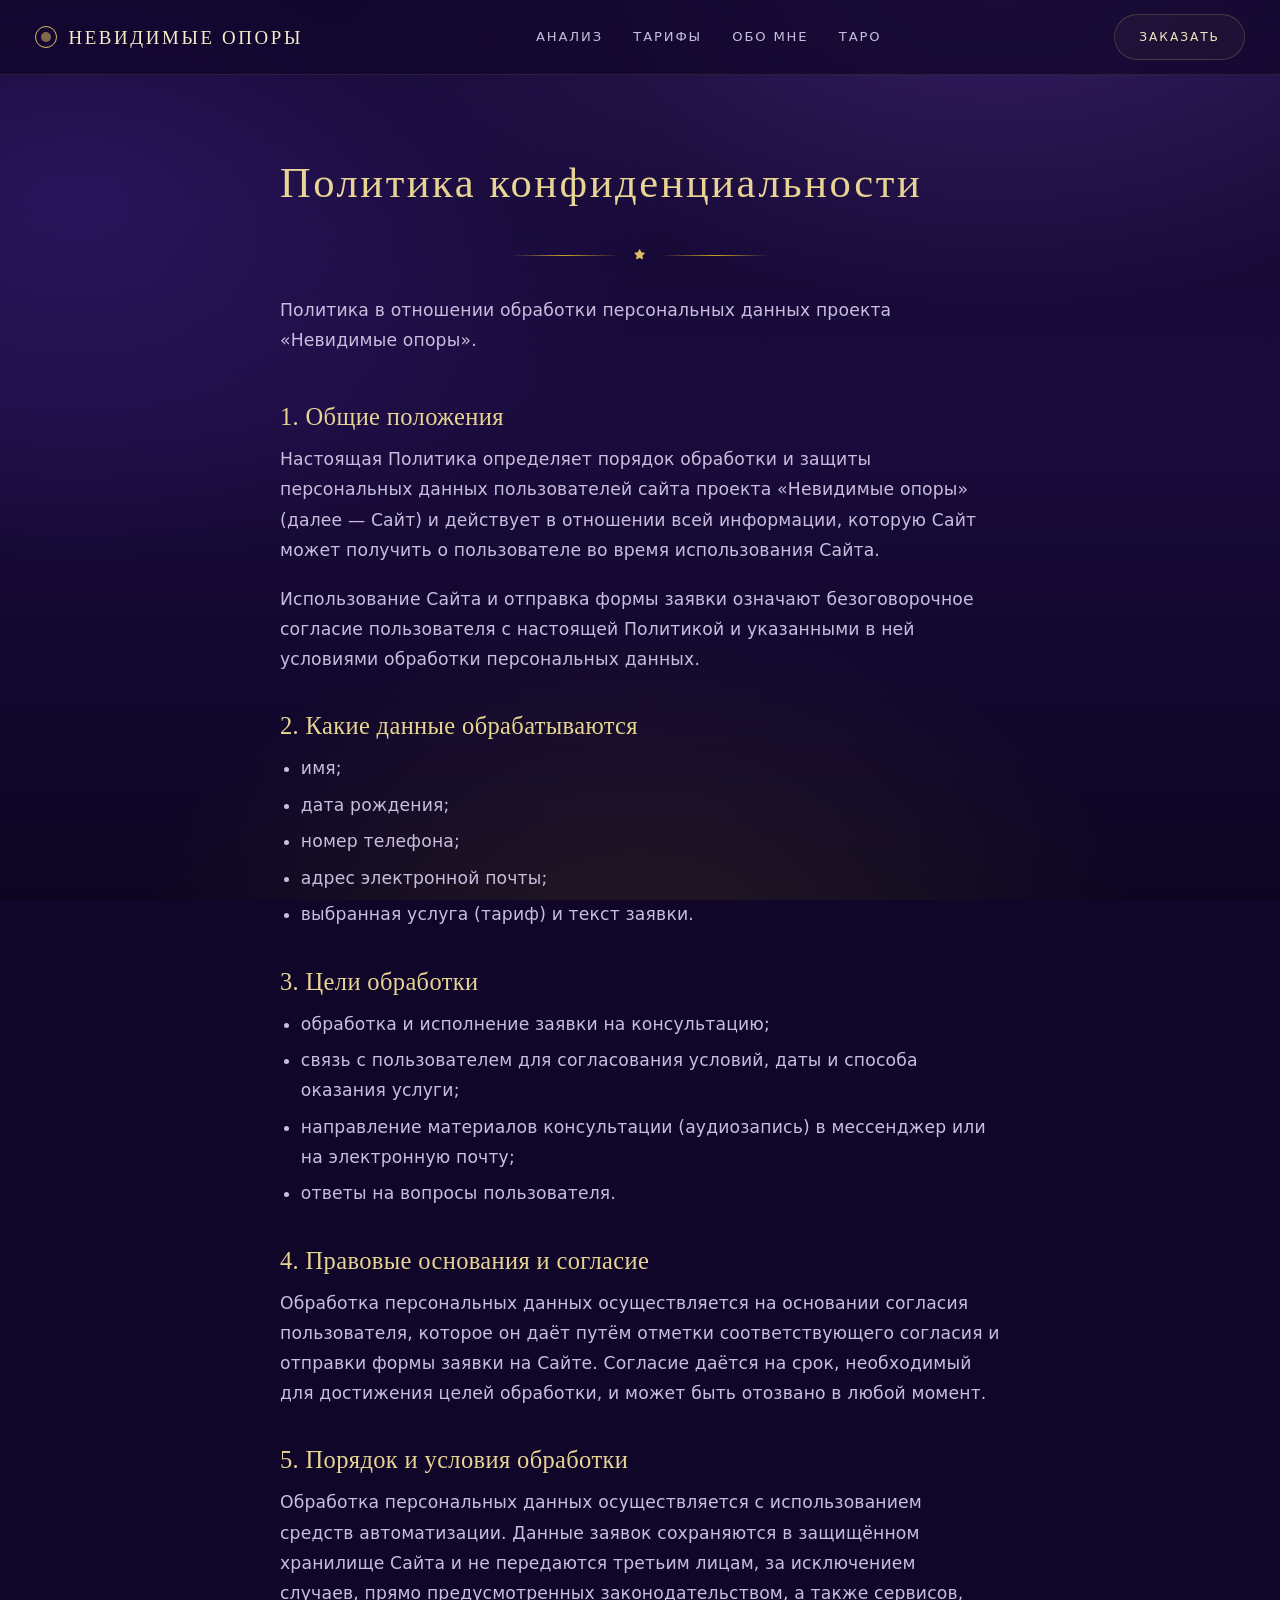
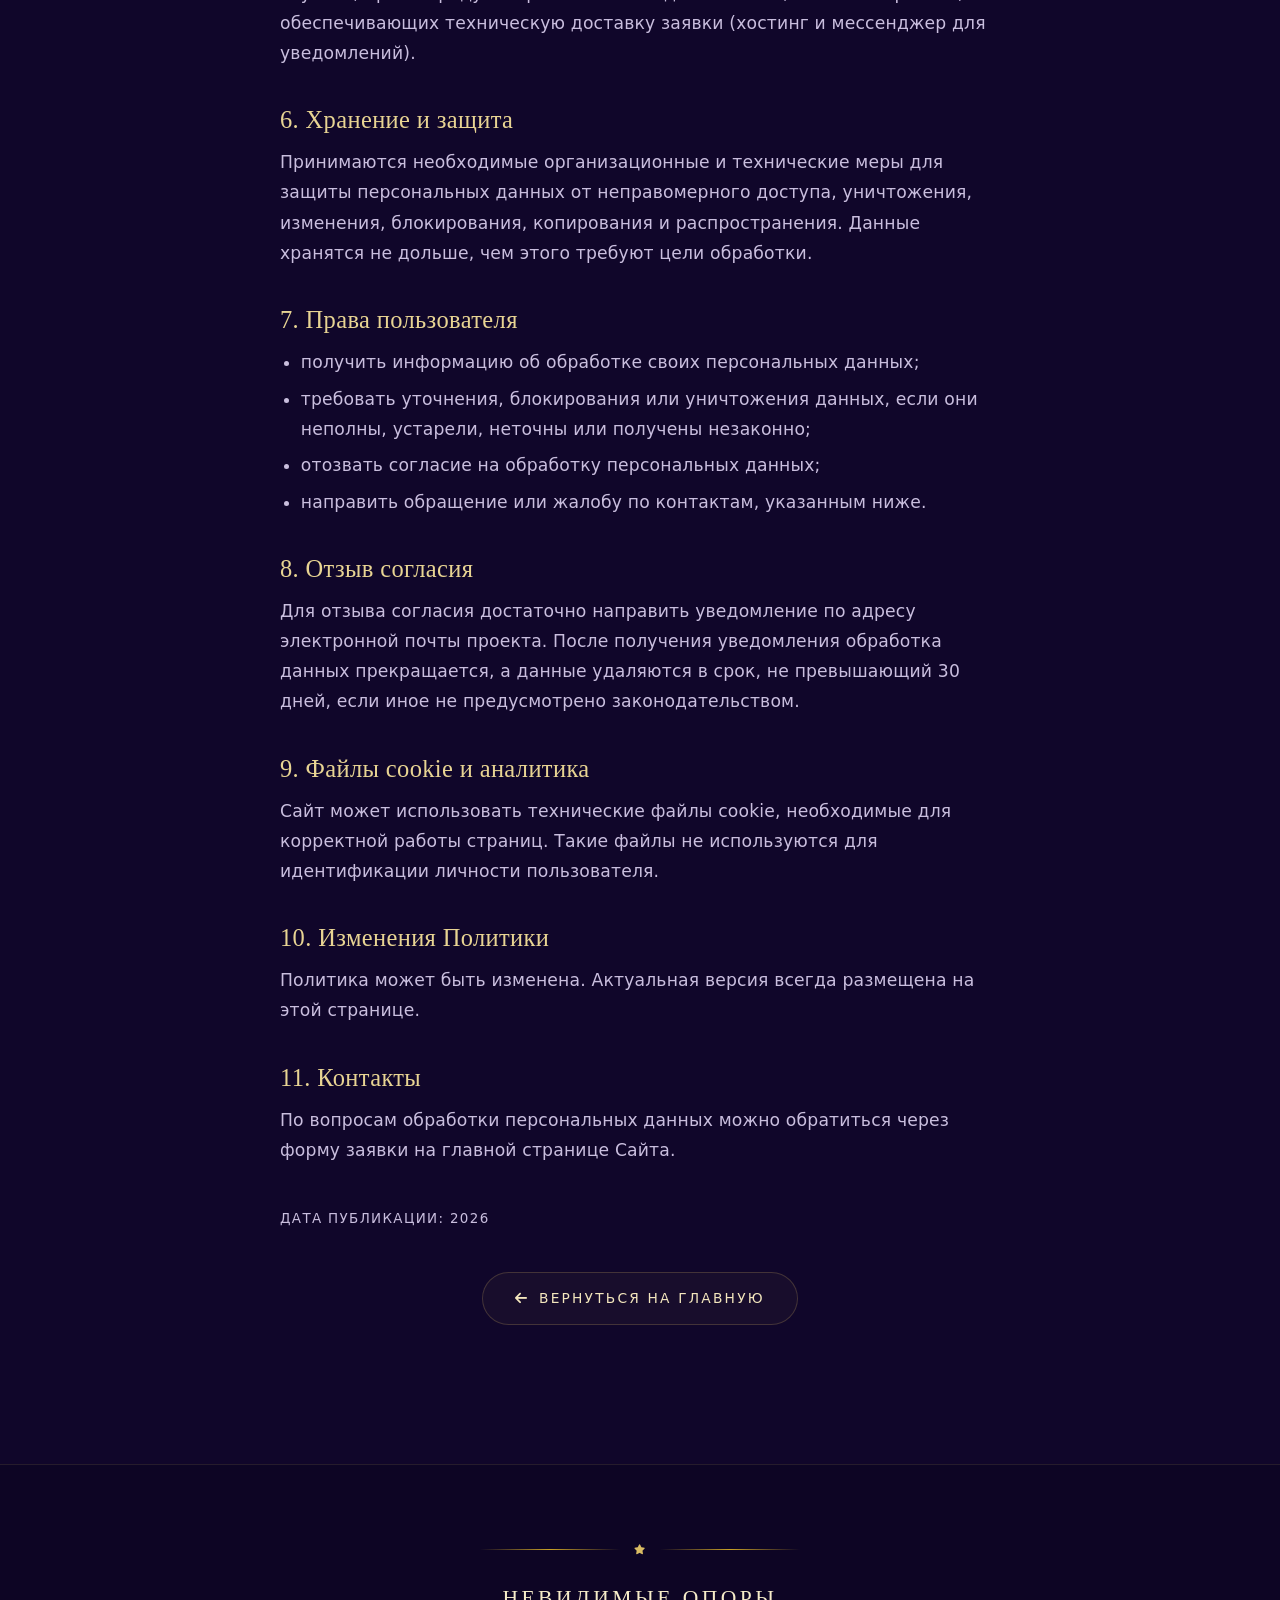
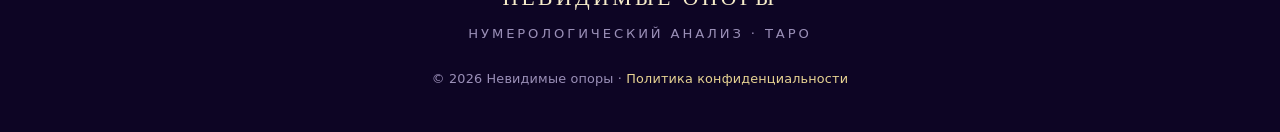
==== commit add0472c: "fix: harden application submission and browser security" ====
--- a/privacy.html
+++ b/privacy.html
@@ -5,6 +5,8 @@
 <meta name="viewport" content="width=device-width, initial-scale=1.0">
 <title>Политика конфиденциальности — Невидимые опоры</title>
 <meta name="description" content="Политика в отношении обработки персональных данных проекта «Невидимые опоры»: какие данные собираются, с какой целью, как хранятся и как отозвать согласие.">
+<meta http-equiv="Content-Security-Policy" content="default-src 'self'; script-src 'self'; style-src 'self' 'unsafe-inline' https://fonts.googleapis.com https://cdn.jsdelivr.net; font-src 'self' https://fonts.gstatic.com https://cdn.jsdelivr.net; img-src 'self' data:; connect-src 'self'; form-action 'self'; base-uri 'none'; object-src 'none'">
+<meta name="referrer" content="strict-origin-when-cross-origin">
 <meta name="robots" content="index, follow">
 <link rel="canonical" href="privacy.html">
 <meta property="og:type" content="website">
@@ -21,7 +23,7 @@
 <link rel="preconnect" href="https://fonts.googleapis.com">
 <link rel="preconnect" href="https://fonts.gstatic.com" crossorigin>
 <link href="https://fonts.googleapis.com/css2?family=Cormorant+Garamond:ital,wght@0,300;0,400;0,500;0,600;1,400&family=Jost:wght@200;300;400;500&display=swap" rel="stylesheet">
-<link rel="stylesheet" href="https://cdn.jsdelivr.net/npm/@fortawesome/fontawesome-free@6.4.0/css/all.min.css">
+<link rel="stylesheet" href="https://cdn.jsdelivr.net/npm/@fortawesome/fontawesome-free@6.4.0/css/all.min.css" integrity="sha384-iw3OoTErCYJJB9mCa8LNS2hbsQ7M3C0EpIsO/H5+EGAkPGc6rk+V8i04oW/K5xq0" crossorigin="anonymous">
 <link rel="icon" href="data:image/svg+xml,%3Csvg xmlns='http://www.w3.org/2000/svg' viewBox='0 0 32 32'%3E%3Ccircle cx='16' cy='16' r='14' fill='%232b1055'/%3E%3Ccircle cx='16' cy='16' r='6' fill='none' stroke='%23d4af37' stroke-width='2'/%3E%3C/svg%3E">
 <link rel="stylesheet" href="css/style.css">
 <link rel="stylesheet" href="css/responsive.css">
@@ -125,7 +127,6 @@
 </footer>
 
 <script src="js/starfield.js" defer></script>
-<script src="js/config.js" defer></script>
-<script src="js/main.js" defer></script>
+<script src="js/main.js?v=20261123-security1" defer></script>
 </body>
 </html>
--- a/css/style.css
+++ b/css/style.css
@@ -571,18 +571,19 @@
 }
 .review-card {
   margin: 0;
-  min-height: 132px;
   display: flex;
-  align-items: center;
-  justify-content: center;
+  flex-direction: column;
+  align-items: flex-start;
+  gap: 0.9rem;
   padding: 2rem 1.7rem;
-  border: 1px dashed var(--line);
+  border: 1px solid var(--line-soft);
   border-radius: var(--radius);
   background: rgba(36, 16, 86, 0.32);
-  color: var(--text-muted);
-}
-.review-card i { color: var(--gold-500); opacity: 0.5; font-size: 1.5rem; }
-.review-card p { margin: 0 0 0 0.7rem; font-style: italic; }
+  color: var(--text-soft);
+}
+.review-card i { color: var(--gold-500); opacity: 0.6; font-size: 1.35rem; }
+.review-card p { margin: 0; font-style: italic; font-size: 0.97rem; line-height: 1.7; }
+.review-card p + p { padding-top: 0.9rem; border-top: 1px solid var(--line-soft); }
 .reviews-note {
   margin-top: 1.6rem;
   text-align: center;
@@ -615,7 +616,7 @@
   border: 1px solid var(--line);
   box-shadow: var(--shadow);
 }
-.about-media img { aspect-ratio: 4 / 3; object-fit: cover; filter: saturate(0.9) contrast(1.05); }
+.about-media img { aspect-ratio: 4 / 3; object-fit: cover; filter: saturate(0.76) brightness(0.86) contrast(1.03); }
 .about-media figcaption {
   padding: 0.75rem 1.1rem;
   font-size: 0.8rem;
@@ -642,12 +643,12 @@
   border: 1px solid var(--line);
   box-shadow: var(--shadow);
 }
-.tarot-media img { aspect-ratio: 4 / 3; object-fit: cover; filter: saturate(0.85) brightness(0.9); }
+.tarot-media img { aspect-ratio: 4 / 3; object-fit: cover; filter: saturate(0.78) brightness(0.84) contrast(1.03); }
 .tarot-media--portrait { max-width: 420px; margin-inline: auto; }
 .tarot-media--portrait img {
   aspect-ratio: 3 / 4;
-  object-position: center 42%;
-  filter: saturate(0.8) brightness(0.78) contrast(1.05);
+  object-position: center 50%;
+  filter: saturate(0.78) brightness(0.84) contrast(1.03);
 }
 
 .tarot-items { display: grid; gap: 1.2rem; }
--- a/css/responsive.css
+++ b/css/responsive.css
@@ -45,7 +45,9 @@
 }
 
 @media (max-width: 400px) {
-  .eyebrow { letter-spacing: 0.22em; font-size: 0.72rem; }
+  /* Мелкий только для обычных надписей-eyebrow.
+     Крупные заголовки блоков (.eyebrow-lg) не трогаем. */
+  .eyebrow:not(.eyebrow-lg) { letter-spacing: 0.22em; font-size: 0.72rem; }
   .tariff-flag { right: 1rem; }
 }
 
